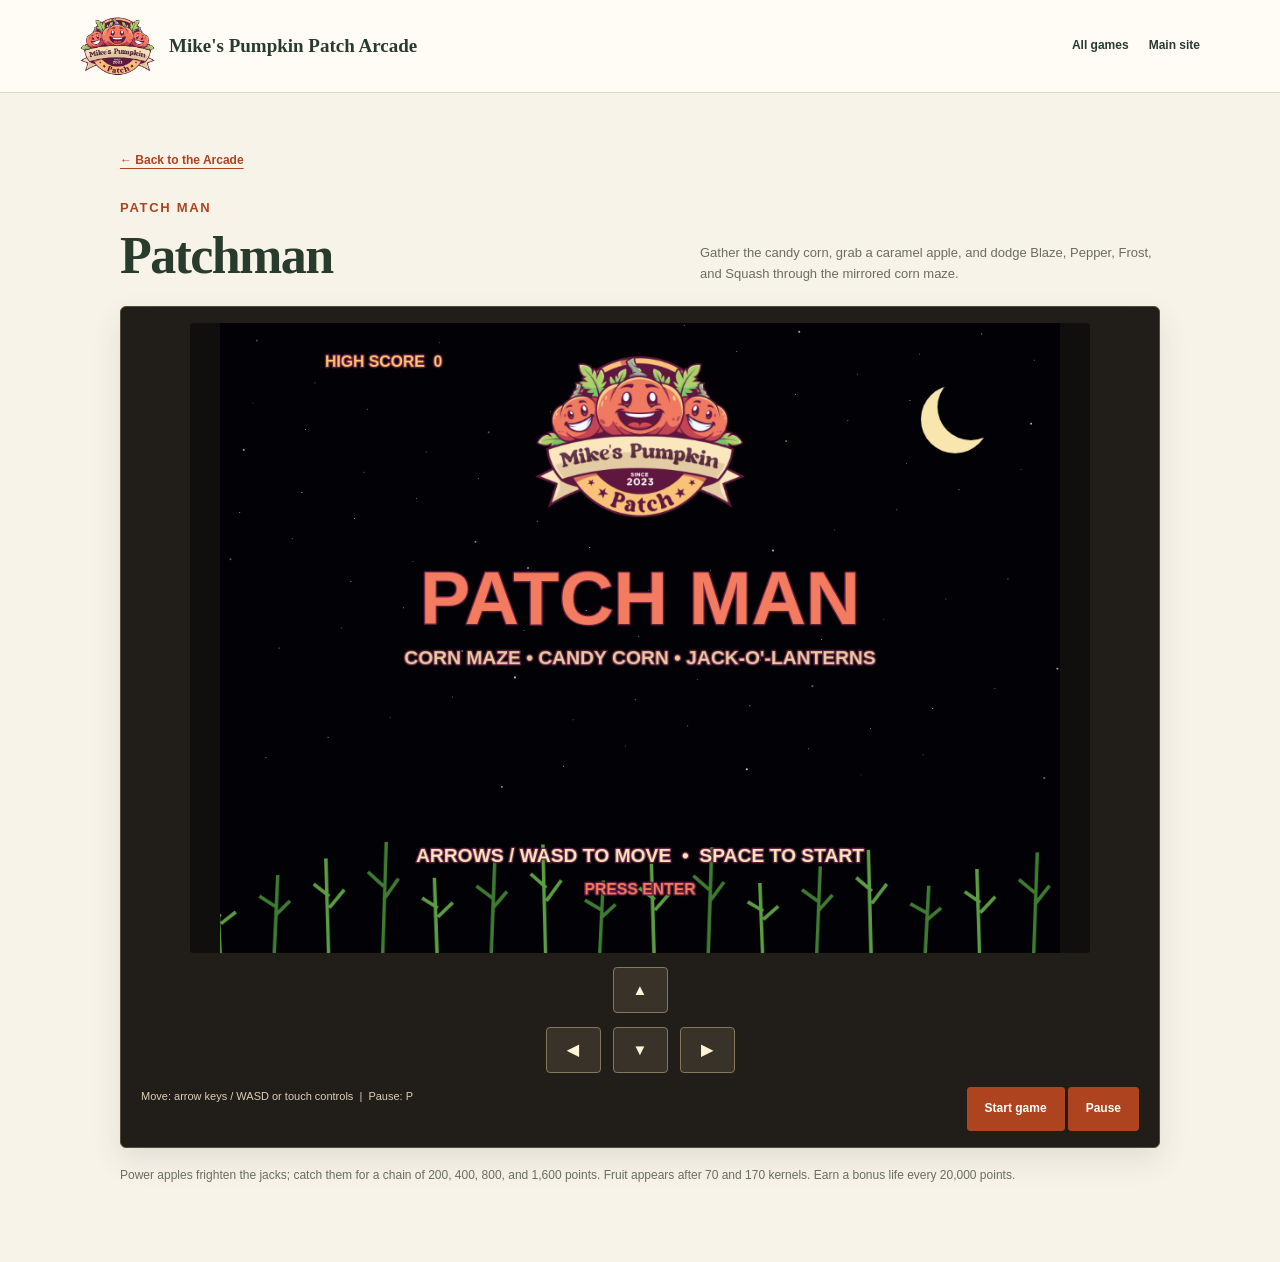
==== arcade/patchman.html @ 1ff526cb "Games & prices updates" ====
<!DOCTYPE html>
<html lang="en">
<head>
  <meta charset="UTF-8">
  <meta name="viewport" content="width=device-width, initial-scale=1">
  <meta name="theme-color" content="#293b2d">
  <meta name="description" content="Help Patch Man gather candy corn, outsmart four pumpkin jacks, and survive the corn maze.">
  <meta property="og:image" content="patchman-gameplay.png">
  <title>Patchman | Mike's Pumpkin Patch Arcade</title>
  <link rel="icon" href="../assets/favicon.png" type="image/png">
  <link rel="stylesheet" href="arcade.css">
  <script src="patchman.js" defer></script>
</head>
<body>
  <header class="arcade-header">
    <div class="arcade-header-inner">
      <a class="arcade-brand" href="../index.html"><img src="../assets/mikes-original-logo.webp" alt=""><span>Mike's Pumpkin Patch Arcade</span></a>
      <nav class="arcade-nav" aria-label="Arcade navigation"><a href="index.html">All games</a><a href="../index.html">Main site</a></nav>
    </div>
  </header>
  <main class="arcade-main">
    <a class="back-link" href="index.html">&larr; Back to the Arcade</a>
    <div class="game-heading"><div><p class="arcade-kicker">Patch Man</p><h1>Patchman</h1></div><p>Gather the candy corn, grab a caramel apple, and dodge Blaze, Pepper, Frost, and Squash through the mirrored corn maze.</p></div>
    <section class="game-shell" aria-label="Patchman game">
      <div class="sr-only game-hud" aria-label="Game statistics"><span>SCORE <output id="score">0</output></span><span>HIGH SCORE <output id="best">0</output></span><span>LIVES <output id="lives">3</output></span><span>LEVEL <output id="level">1</output></span></div>
      <div class="game-canvas-wrap"><canvas class="game-canvas" id="game" width="960" height="720" tabindex="0" aria-label="Patchman. Use the arrow keys or WASD to move Patch Man. Collect candy corn, avoid four pumpkin jacks, and pause with P."></canvas></div>
      <div class="game-controls" aria-label="Touch controls">
        <button type="button" data-dir="up" aria-label="Move up">&#9650;</button>
      </div>
      <div class="game-controls" aria-label="Touch controls">
        <button type="button" data-dir="left" aria-label="Move left">&#9664;</button><button type="button" data-dir="down" aria-label="Move down">&#9660;</button><button type="button" data-dir="right" aria-label="Move right">&#9654;</button>
      </div>
      <div class="game-help"><p>Move: arrow keys / WASD or touch controls &nbsp;|&nbsp; Pause: P</p><p><button class="game-button" id="start" type="button">Start game</button> <button class="game-button" id="pause" type="button">Pause</button></p></div>
      <p class="sr-only" id="game-status" aria-live="polite"></p>
    </section>
    <p class="game-note">Power apples frighten the jacks; catch them for a chain of 200, 400, 800, and 1,600 points. Fruit appears after 70 and 170 kernels. Earn a bonus life every 20,000 points.</p>
  </main>
</body>
</html>
---- arcade/arcade.css ----
:root{color-scheme:light;--cream:#f7f3e9;--paper:#fffcf5;--ink:#293b2d;--muted:#6b6d60;--orange:#ad431f;--gold:#e7b85e;--line:#dbd8c9;--deep:#211d19}
*{box-sizing:border-box}
body{margin:0;background:var(--cream);color:var(--ink);font:15px/1.65 "DM Sans",Arial,sans-serif}
a{color:inherit;text-decoration:none}
button{font:inherit;cursor:pointer}
button:focus-visible,a:focus-visible,canvas:focus-visible{outline:3px solid var(--orange);outline-offset:3px}
.arcade-header{border-bottom:1px solid var(--line);background:var(--paper)}
.arcade-header-inner{max-width:1120px;width:calc(100% - 48px);min-height:92px;margin:auto;display:flex;align-items:center;justify-content:space-between;gap:20px}
.arcade-brand{display:flex;align-items:center;gap:14px;font-family:Georgia,serif;font-size:19px;font-weight:700}
.arcade-brand img{width:75px;height:60px;object-fit:contain}
.arcade-nav{display:flex;align-items:center;gap:20px;font-size:12px;font-weight:700}
.arcade-nav a:hover{color:var(--orange)}
.arcade-home{color:var(--orange)}
.arcade-main{max-width:1040px;width:calc(100% - 48px);margin:0 auto;padding:54px 0 76px}
.arcade-kicker{margin:0 0 10px;color:var(--orange);font-size:10px;font-weight:700;letter-spacing:1.7px;text-transform:uppercase}
.game-heading .arcade-kicker{margin:0 0 10px;color:var(--orange)}
.arcade-main h1,.arcade-main h2{margin:0;font:600 clamp(38px,6vw,64px)/1.08 Georgia,serif;letter-spacing:-1.6px}
.arcade-main h1 em{color:var(--orange);font-weight:500}
.arcade-intro{max-width:680px;margin:17px 0 34px;color:var(--muted)}
.arcade-warning{display:flex;align-items:baseline;gap:12px;margin:0 0 28px;padding:13px 16px;border:1px solid #d5a14a;border-left:5px solid #ad6d1d;border-radius:4px;background:#fff2d6;color:#513916;font-size:13px}
.arcade-warning strong{flex:none;color:#714512}
.arcade-warning p{margin:0}
.game-list{display:grid;grid-template-columns:repeat(2,minmax(0,1fr));gap:22px}
.game-card{overflow:hidden;border:1px solid var(--line);border-radius:5px;background:var(--paper)}
.game-card-art{height:210px;display:grid;place-items:center;position:relative;overflow:hidden;background:radial-gradient(ellipse at 50% 100%,#536240 0,#293b2d 62%,#211d19 100%);color:var(--gold)}
.game-card-art img{width:100%;height:100%;object-fit:cover}
.game-card-art::before,.game-card-art::after{content:"";position:absolute;inset:0;pointer-events:none;background:linear-gradient(180deg,#100f0d08,#100f0d20)}
.game-card-art span{position:relative;z-index:1;font:700 clamp(38px,5vw,58px)/1 Georgia,serif;text-align:center;text-shadow:0 4px 0 #5f291c}
.game-card-art .maze-art{font-size:72px}
.game-card-copy{padding:24px}
.game-card-copy h2{font-size:28px;letter-spacing:-.4px}
.game-card-copy p{margin:10px 0 20px;color:var(--muted);font-size:13px}
.game-link,.game-button{display:inline-flex;align-items:center;justify-content:center;gap:10px;border:1px solid var(--orange);border-radius:3px;background:var(--orange);color:white;padding:11px 17px;font-size:12px;font-weight:700}
.game-link:hover,.game-button:hover{background:#8c3215}
.back-link{display:inline-block;margin-bottom:26px;color:var(--orange);font-size:12px;font-weight:700;text-decoration:underline;text-underline-offset:4px}
.game-heading{display:flex;justify-content:space-between;align-items:flex-end;gap:24px;margin-bottom:22px}
.game-heading h1{font-size:clamp(34px,5vw,52px)}
.game-heading p{max-width:460px;margin:0;color:var(--muted);font-size:13px}
.game-shell{padding:16px;border:1px solid #554b37;border-radius:6px;background:#211d19;box-shadow:0 12px 30px #293b2d1c}
.game-hud{display:flex;justify-content:space-between;gap:12px;padding:0 4px 12px;color:#ffdfa3;font-size:12px;font-weight:700;letter-spacing:.5px}
.game-hud output{color:white;font-variant-numeric:tabular-nums}
.game-canvas-wrap{position:relative;max-width:900px;margin:auto}
.game-canvas{display:block;width:100%;height:auto;max-height:70vh;aspect-ratio:4/3;object-fit:contain;border-radius:3px;background:#100f0d;touch-action:none}
.game-controls{display:flex;align-items:center;justify-content:center;gap:12px;margin:14px auto 0}
.game-controls button{min-width:55px;min-height:46px;border:1px solid #85775b;border-radius:4px;background:#393228;color:#fff4d7;font-weight:700;touch-action:none}
.game-controls button:active,.game-controls button.is-pressed{background:var(--orange)}
.game-help{display:flex;justify-content:space-between;gap:16px;margin:14px 4px 0;color:#d9cfb8;font-size:11px}
.game-help p{margin:0}
.game-note{margin:18px 0 0;color:var(--muted);font-size:12px}
.sr-only{position:absolute;width:1px;height:1px;padding:0;margin:-1px;overflow:hidden;clip:rect(0,0,0,0);white-space:nowrap;border:0}
@media(max-width:680px){.arcade-header-inner{width:calc(100% - 32px);min-height:76px}.arcade-brand{gap:8px;font-size:15px}.arcade-brand img{width:55px;height:48px}.arcade-nav{gap:12px;font-size:11px}.arcade-main{width:calc(100% - 32px);padding:36px 0 54px}.arcade-warning{align-items:flex-start;flex-direction:column;gap:3px}.game-list{grid-template-columns:1fr}.game-card-art{height:170px}.game-heading{align-items:flex-start;flex-direction:column;gap:9px}.game-shell{padding:9px}.game-hud{font-size:10px}.game-help{flex-direction:column}.game-controls button{min-width:62px;min-height:54px}}
@media(prefers-reduced-motion:reduce){*,*::before,*::after{scroll-behavior:auto!important;animation-duration:.01ms!important;transition-duration:.01ms!important}}
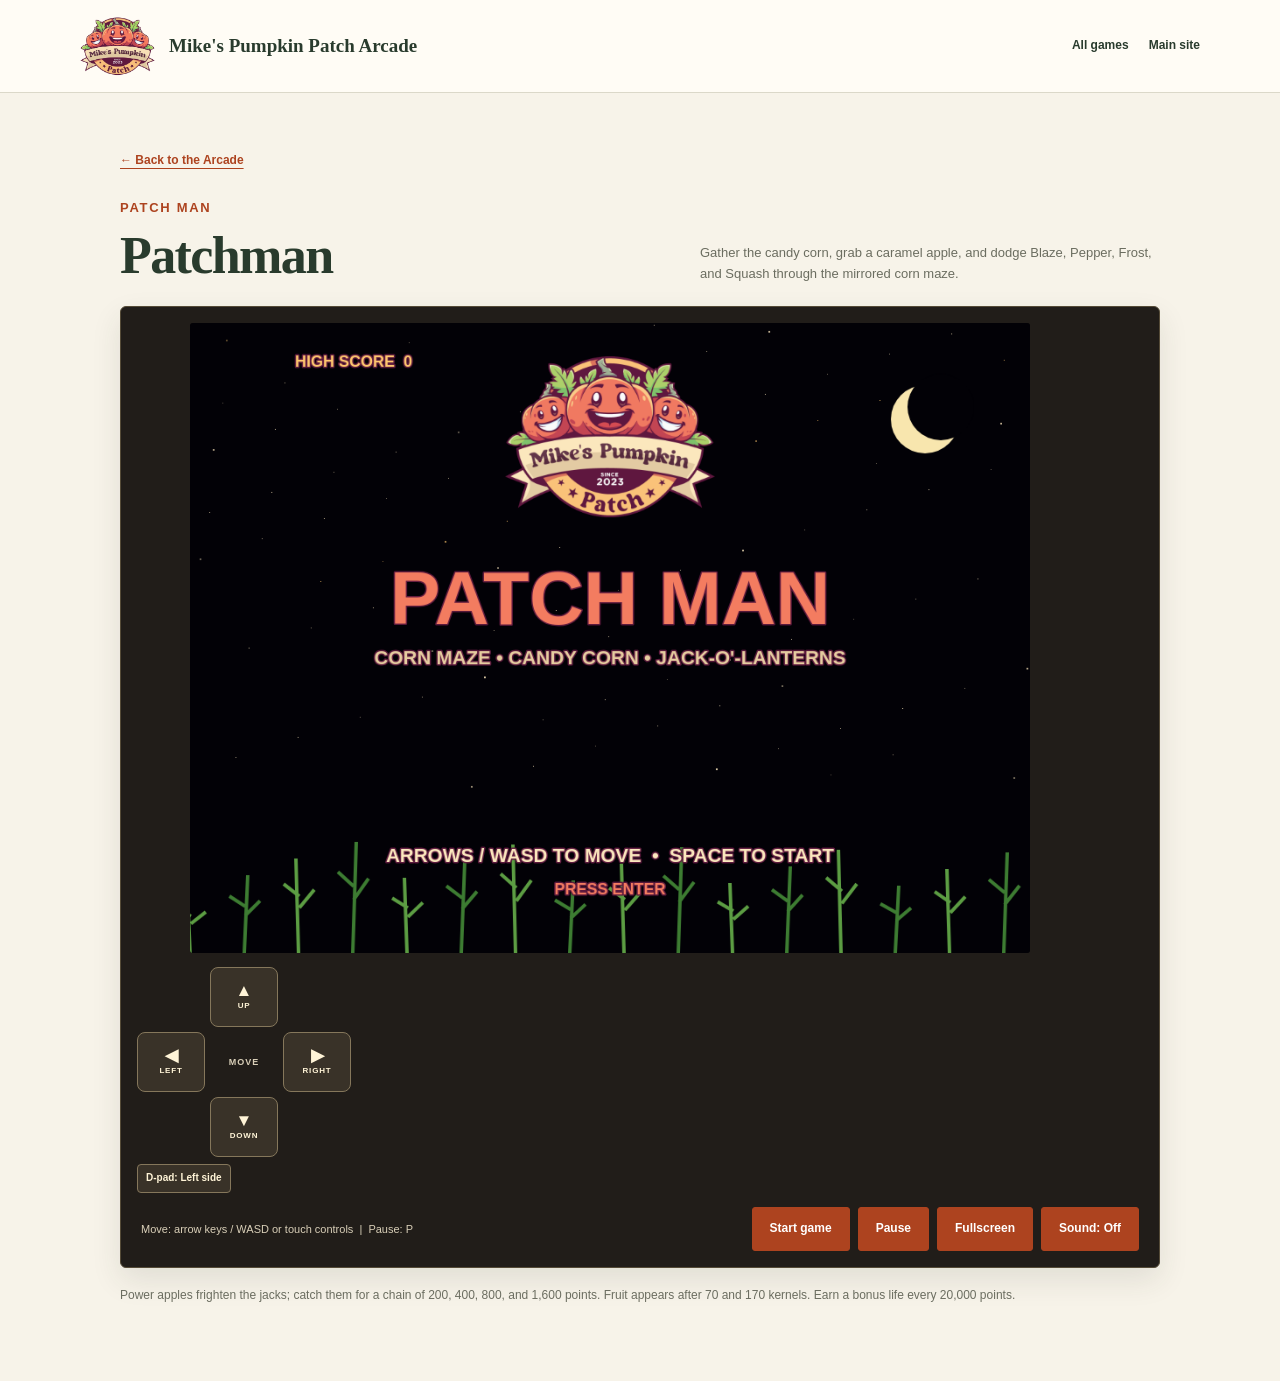
==== commit 2490affd: "Game fixes" ====
--- a/arcade/patchman.html
+++ b/arcade/patchman.html
@@ -9,9 +9,11 @@
   <title>Patchman | Mike's Pumpkin Patch Arcade</title>
   <link rel="icon" href="../assets/favicon.png" type="image/png">
   <link rel="stylesheet" href="arcade.css">
+  <script src="fullscreen.js" defer></script>
+  <script src="arcade-audio.js" defer></script>
   <script src="patchman.js" defer></script>
 </head>
-<body>
+<body data-game="patchman">
   <header class="arcade-header">
     <div class="arcade-header-inner">
       <a class="arcade-brand" href="../index.html"><img src="../assets/mikes-original-logo.webp" alt=""><span>Mike's Pumpkin Patch Arcade</span></a>
@@ -24,13 +26,15 @@
     <section class="game-shell" aria-label="Patchman game">
       <div class="sr-only game-hud" aria-label="Game statistics"><span>SCORE <output id="score">0</output></span><span>HIGH SCORE <output id="best">0</output></span><span>LIVES <output id="lives">3</output></span><span>LEVEL <output id="level">1</output></span></div>
       <div class="game-canvas-wrap"><canvas class="game-canvas" id="game" width="960" height="720" tabindex="0" aria-label="Patchman. Use the arrow keys or WASD to move Patch Man. Collect candy corn, avoid four pumpkin jacks, and pause with P."></canvas></div>
-      <div class="game-controls" aria-label="Touch controls">
-        <button type="button" data-dir="up" aria-label="Move up">&#9650;</button>
+      <div class="patchman-touch-controls" data-side="left">
+        <div class="touch-dpad" aria-label="Touch directional pad">
+          <span aria-hidden="true"></span><button type="button" data-dir="up" aria-label="Move up"><span aria-hidden="true">&#9650;</span><small>UP</small></button><span aria-hidden="true"></span>
+          <button type="button" data-dir="left" aria-label="Move left"><span aria-hidden="true">&#9664;</span><small>LEFT</small></button><span class="dpad-center" aria-hidden="true">MOVE</span><button type="button" data-dir="right" aria-label="Move right"><span aria-hidden="true">&#9654;</span><small>RIGHT</small></button>
+          <span aria-hidden="true"></span><button type="button" data-dir="down" aria-label="Move down"><span aria-hidden="true">&#9660;</span><small>DOWN</small></button><span aria-hidden="true"></span>
+        </div>
+        <button class="control-side-toggle" id="control-side" type="button" aria-label="Move D-pad to right side">D-pad: Left side</button>
       </div>
-      <div class="game-controls" aria-label="Touch controls">
-        <button type="button" data-dir="left" aria-label="Move left">&#9664;</button><button type="button" data-dir="down" aria-label="Move down">&#9660;</button><button type="button" data-dir="right" aria-label="Move right">&#9654;</button>
-      </div>
-      <div class="game-help"><p>Move: arrow keys / WASD or touch controls &nbsp;|&nbsp; Pause: P</p><p><button class="game-button" id="start" type="button">Start game</button> <button class="game-button" id="pause" type="button">Pause</button></p></div>
+      <div class="game-help"><p>Move: arrow keys / WASD or touch controls &nbsp;|&nbsp; Pause: P</p><p class="game-actions"><button class="game-button" id="start" type="button">Start game</button> <button class="game-button" id="pause" type="button">Pause</button> <button class="game-button" id="fullscreen" type="button" aria-pressed="false">Fullscreen</button> <button class="game-button" id="sound" type="button" aria-label="Turn sound on" aria-pressed="false">Sound: Off</button></p></div>
       <p class="sr-only" id="game-status" aria-live="polite"></p>
     </section>
     <p class="game-note">Power apples frighten the jacks; catch them for a chain of 200, 400, 800, and 1,600 points. Fruit appears after 70 and 170 kernels. Earn a bonus life every 20,000 points.</p>
--- a/arcade/arcade.css
+++ b/arcade/arcade.css
@@ -40,13 +40,44 @@
 .game-hud{display:flex;justify-content:space-between;gap:12px;padding:0 4px 12px;color:#ffdfa3;font-size:12px;font-weight:700;letter-spacing:.5px}
 .game-hud output{color:white;font-variant-numeric:tabular-nums}
 .game-canvas-wrap{position:relative;max-width:900px;margin:auto}
-.game-canvas{display:block;width:100%;height:auto;max-height:70vh;aspect-ratio:4/3;object-fit:contain;border-radius:3px;background:#100f0d;touch-action:none}
+.game-canvas{display:block;width:100%;height:auto;max-width:min(100%,calc(70vh * 4 / 3));max-height:70vh;aspect-ratio:4/3;object-fit:contain;border-radius:3px;background:#100f0d;touch-action:none}
 .game-controls{display:flex;align-items:center;justify-content:center;gap:12px;margin:14px auto 0}
-.game-controls button{min-width:55px;min-height:46px;border:1px solid #85775b;border-radius:4px;background:#393228;color:#fff4d7;font-weight:700;touch-action:none}
-.game-controls button:active,.game-controls button.is-pressed{background:var(--orange)}
-.game-help{display:flex;justify-content:space-between;gap:16px;margin:14px 4px 0;color:#d9cfb8;font-size:11px}
+.game-controls button,.touch-dpad button{display:flex;align-items:center;justify-content:center;border:1px solid #85775b;border-radius:8px;background:#393228;color:#fff4d7;font-weight:700;touch-action:none;user-select:none;-webkit-user-select:none;-webkit-touch-callout:none}
+.game-controls button:active,.game-controls button.is-pressed,.touch-dpad button:active,.touch-dpad button.is-pressed{background:var(--orange);border-color:#e7b85e}
+.blaster-controls{justify-content:space-between;width:100%;max-width:540px}
+.blaster-movement{display:flex;gap:10px}
+.blaster-controls button{flex-direction:column;gap:2px;min-width:82px;min-height:68px;font-size:10px;letter-spacing:1px}
+.blaster-controls .control-arrow{font-size:23px;line-height:1}
+.blaster-controls [data-action="fire"]{min-width:112px;background:var(--orange);border-color:#d1854e}
+.touch-dpad{display:grid;grid-template-columns:repeat(3,68px);grid-template-rows:repeat(3,60px);align-items:center;justify-items:center;gap:5px;width:max-content;margin:14px auto 0;touch-action:none}
+.touch-dpad button{width:68px;height:60px;flex-direction:column;gap:0}
+.touch-dpad button>span{font-size:17px;line-height:1}
+.touch-dpad button>small{font-size:8px;letter-spacing:.8px}
+.patchman-touch-controls{width:100%;margin:14px auto 0}
+.patchman-touch-controls .touch-dpad{margin:0}
+.patchman-touch-controls[data-side="left"] .touch-dpad{margin-right:auto}
+.patchman-touch-controls[data-side="right"] .touch-dpad{margin-left:auto}
+.control-side-toggle{display:block;margin:7px 0 0;padding:5px 8px;border:1px solid #85775b;border-radius:4px;background:#393228;color:#fff4d7;font-size:10px;font-weight:700}
+.patchman-touch-controls[data-side="left"] .control-side-toggle{margin-left:0}
+.patchman-touch-controls[data-side="right"] .control-side-toggle{margin-left:auto}
+.dpad-center{color:#d9cfb8;font-size:9px;font-weight:700;letter-spacing:1px}
+.game-help{display:flex;justify-content:space-between;align-items:center;gap:16px;margin:14px 4px 0;color:#d9cfb8;font-size:11px}
+.game-actions{display:flex;align-items:center;gap:8px;flex-wrap:wrap}
+.game-actions .game-button{min-height:42px}
+.game-shell:fullscreen{display:flex;flex-direction:column;gap:4px;width:100%;height:100%;max-width:none;min-height:0;margin:0;padding:8px;border:0;border-radius:0;overflow:hidden;background:#100f0d;box-shadow:none}
+.game-shell:fullscreen .game-canvas-wrap{display:grid;place-items:center;flex:1;min-height:0;width:100%;max-width:none;margin:0}
+.game-shell:fullscreen .game-canvas{width:auto;height:auto;max-width:none;max-height:none;aspect-ratio:4/3}
+.game-shell:fullscreen .game-controls,.game-shell:fullscreen .touch-dpad{flex:none;margin-top:2px;margin-bottom:2px}
+.game-shell:fullscreen .blaster-controls{max-width:none;margin-left:auto;margin-right:auto}
+.game-shell:fullscreen .patchman-touch-controls[data-side="left"] .touch-dpad{margin-left:0;margin-right:auto}
+.game-shell:fullscreen .patchman-touch-controls[data-side="right"] .touch-dpad{margin-left:auto;margin-right:0}
+.game-shell:fullscreen .control-side-toggle{margin-top:3px}
+.game-shell:fullscreen .game-help{flex:none;justify-content:center;margin:2px 0 0}
+.game-shell:fullscreen .game-help>p:first-child{display:none}
+.game-shell:fullscreen .game-actions{justify-content:center}
 .game-help p{margin:0}
 .game-note{margin:18px 0 0;color:var(--muted);font-size:12px}
 .sr-only{position:absolute;width:1px;height:1px;padding:0;margin:-1px;overflow:hidden;clip:rect(0,0,0,0);white-space:nowrap;border:0}
-@media(max-width:680px){.arcade-header-inner{width:calc(100% - 32px);min-height:76px}.arcade-brand{gap:8px;font-size:15px}.arcade-brand img{width:55px;height:48px}.arcade-nav{gap:12px;font-size:11px}.arcade-main{width:calc(100% - 32px);padding:36px 0 54px}.arcade-warning{align-items:flex-start;flex-direction:column;gap:3px}.game-list{grid-template-columns:1fr}.game-card-art{height:170px}.game-heading{align-items:flex-start;flex-direction:column;gap:9px}.game-shell{padding:9px}.game-hud{font-size:10px}.game-help{flex-direction:column}.game-controls button{min-width:62px;min-height:54px}}
+@media(max-width:680px){.arcade-header-inner{width:calc(100% - 32px);min-height:76px}.arcade-brand{gap:8px;font-size:15px}.arcade-brand img{width:55px;height:48px}.arcade-nav{gap:12px;font-size:11px}.arcade-main{width:calc(100% - 32px);padding:36px 0 54px}.arcade-warning{align-items:flex-start;flex-direction:column;gap:3px}.game-list{grid-template-columns:1fr}.game-card-art{height:170px}.game-heading{align-items:flex-start;flex-direction:column;gap:9px}.game-shell{padding:9px}.game-hud{font-size:10px}.game-help{flex-direction:column;align-items:flex-start}.game-help>p:first-child{line-height:1.6}.game-actions{width:100%}.game-controls{gap:10px}.blaster-controls{max-width:100%}.blaster-movement{gap:6px}.blaster-controls button{min-width:64px;min-height:64px}.blaster-controls [data-action="fire"]{min-width:88px}.touch-dpad{grid-template-columns:repeat(3,64px);grid-template-rows:repeat(3,56px);gap:4px}.touch-dpad button{width:64px;height:56px}.game-shell:fullscreen{padding:5px}.game-shell:fullscreen .game-actions{gap:5px}.game-shell:fullscreen .game-actions .game-button{min-height:38px;padding:8px 11px}}
+@media(max-height:560px) and (orientation:landscape){.game-shell:fullscreen{padding:4px;gap:2px}.game-shell:fullscreen .game-canvas-wrap{flex:1}.game-shell:fullscreen .game-controls{gap:7px}.game-shell:fullscreen .blaster-movement{gap:6px}.game-shell:fullscreen .blaster-controls button{min-height:46px;min-width:70px}.game-shell:fullscreen .blaster-controls [data-action="fire"]{min-width:94px}.game-shell:fullscreen .touch-dpad{grid-template-columns:repeat(3,50px);grid-template-rows:repeat(3,36px);gap:2px}.game-shell:fullscreen .touch-dpad button{width:50px;height:36px}.game-shell:fullscreen .touch-dpad button>small{font-size:7px}}
 @media(prefers-reduced-motion:reduce){*,*::before,*::after{scroll-behavior:auto!important;animation-duration:.01ms!important;transition-duration:.01ms!important}}
